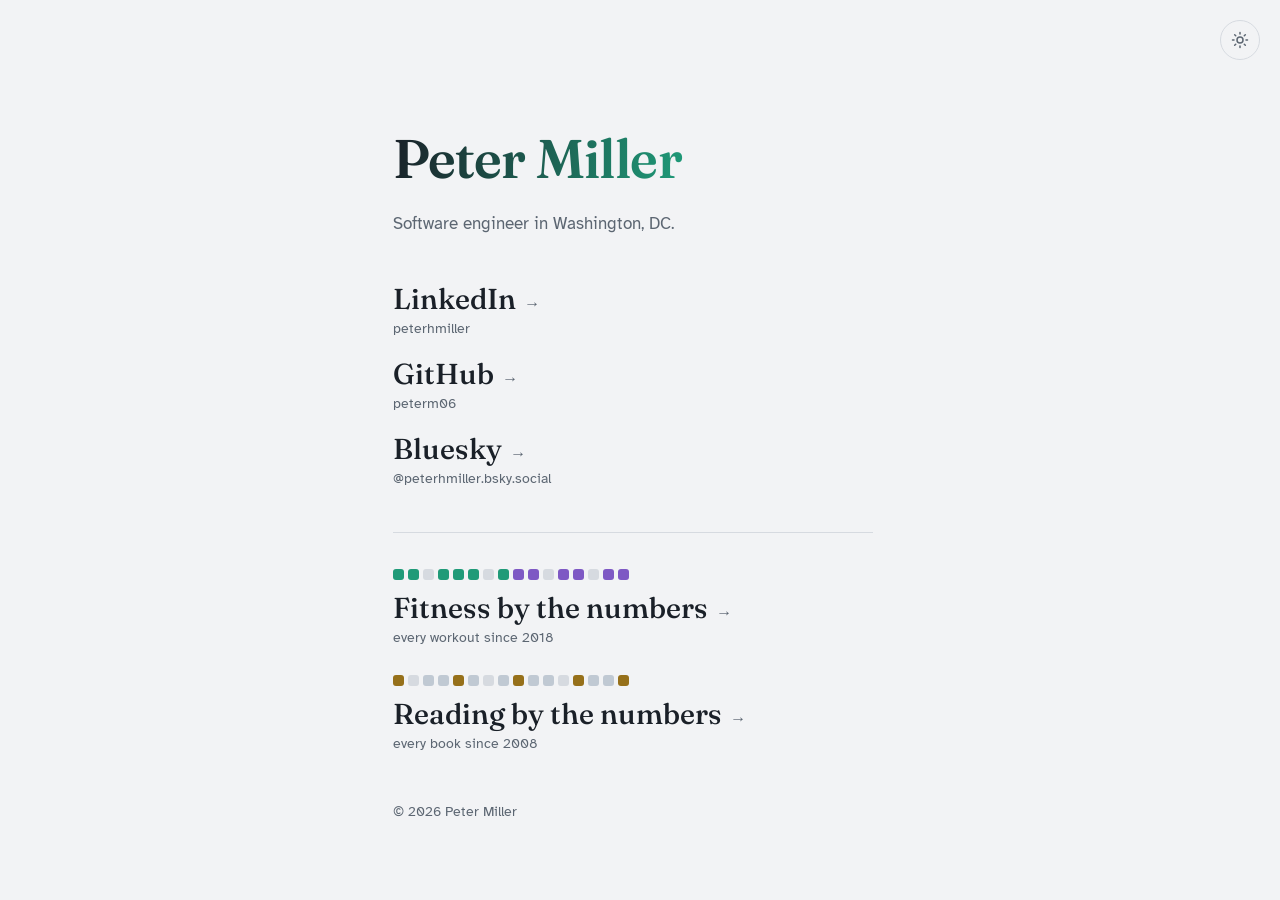
==== index.html @ cc20ea8f "Add recent CorePower classes and StoryGraph export, drop Twitter link - Append CorePower classes thr" ====
<!doctype html>
<html lang="en">
  <head>
    <meta charset="utf-8" />
    <meta name="viewport" content="width=device-width, initial-scale=1" />
    <title>Peter Miller</title>
    <meta
      name="description"
      content="Peter Miller — software engineer in Washington, DC."
    />
    <link rel="icon" href="/favicon.svg" type="image/svg+xml" />
    <link rel="icon" href="/favicon.ico" sizes="32x32" />
    <link rel="apple-touch-icon" href="/apple-touch-icon.png" />
    <link rel="preconnect" href="https://fonts.googleapis.com" />
    <link rel="preconnect" href="https://fonts.gstatic.com" crossorigin />
    <link
      href="https://fonts.googleapis.com/css2?family=Fraunces:opsz,wght@9..144,500;9..144,600&family=Atkinson+Hyperlegible:wght@400;700&display=swap"
      rel="stylesheet"
    />
    <style>
      :root {
        --ink: #0f1218; /* near-black with an indigo undertone */
        --paper: #e9ebee; /* primary text */
        --muted: #8f98a3; /* secondary text */
        --hairline: #232a34; /* dividers */
        --jade: #4cc8a3; /* plumage sheen, stop 1 */
        --sky: #5aa8e8; /* stop 2 */
        --indigo: #7b83ea; /* stop 3 */
        --violet: #a982e3; /* stop 4 */
        --sheen-edge: var(--paper); /* gradient endpoints on the name */
        --gold: #d4a24c; /* five-star metal, echoed from /reading */
        --book: #3f4d60; /* an ordinary book, echoed from /reading */
      }

      [data-theme='light'] {
        --ink: #f2f3f5; /* cool daylight paper */
        --paper: #1a2028; /* ink text */
        --muted: #5c6672;
        --hairline: #d6dae0;
        --jade: #1f9a78; /* sheen hues deepened for contrast */
        --sky: #2f7fc4;
        --indigo: #5560cf;
        --violet: #7e58c4;
        --sheen-edge: #1a2028;
        --gold: #96701a; /* deeper on paper: a pale gold would vanish */
        --book: #c0c9d3;
      }

      /* --- Cross-document view transitions ---
         Same-origin navigations cross-fade instead of hard-cutting. Requires
         http(s) (not file://) and is Chrome/Safari-only today; unsupported
         browsers just navigate instantly, so this is purely additive. */
      @view-transition {
        navigation: auto;
      }

      @media (prefers-reduced-motion: reduce) {
        @view-transition {
          navigation: none;
        }
      }

      * {
        box-sizing: border-box;
        margin: 0;
        padding: 0;
      }

      html {
        height: 100%;
        /* reserve the scrollbar gutter on every page: the landing page does not
           scroll and subpages do, so without this the centred content and the
           fixed toggle shift sideways by the scrollbar width on navigation */
        scrollbar-gutter: stable;
      }

      body {
        min-height: 100%;
        display: grid;
        justify-items: center; /* horizontal centering only */
        align-content: start; /* anchor to the top */
        background: var(--ink);
        color: var(--paper);
        font-family: 'Atkinson Hyperlegible', system-ui, sans-serif;
        font-size: 1.0625rem;
        line-height: 1.6;
        padding: clamp(4rem, 14vh, 8rem) 1.5rem 3rem;
        transition:
          background 240ms ease,
          color 240ms ease;
      }

      main {
        width: 100%;
        max-width: 30rem;
      }

      /* --- Name: iridescent sheen, the one loud thing on the page --- */
      h1 {
        font-family: 'Fraunces', serif;
        font-weight: 600;
        font-size: clamp(2.6rem, 9vw, 3.4rem);
        letter-spacing: -0.015em;
        line-height: 1.2;
        padding-bottom: 0.12em; /* room for descenders under background-clip: text */
        background: linear-gradient(
          100deg,
          var(--sheen-edge) 0%,
          var(--jade) 28%,
          var(--sky) 44%,
          var(--indigo) 60%,
          var(--violet) 76%,
          var(--sheen-edge) 100%
        );
        background-size: 220% 100%;
        background-position: 0% 0;
        -webkit-background-clip: text;
        background-clip: text;
        color: transparent;
        animation: sheen 14s ease-in-out infinite alternate;
      }

      @keyframes sheen {
        from {
          background-position: 0% 0;
        }
        to {
          background-position: 100% 0;
        }
      }

      @media (prefers-reduced-motion: reduce) {
        h1 {
          animation: none;
          background-position: 50% 0;
        }
      }

      .tagline {
        margin-top: 0.75rem;
        color: var(--muted);
      }

      /* --- Links: Fraunces marquee, handle tucked beneath each name --- */
      nav {
        margin-top: 2.75rem;
        display: grid;
        gap: 1.1rem;
      }

      nav a {
        display: block;
        text-decoration: none;
        color: var(--paper);
        transition: color 160ms ease;
      }

      nav .name {
        font-family: 'Fraunces', serif;
        font-weight: 500;
        font-size: clamp(1.45rem, 5vw, 1.8rem);
        line-height: 1.25;
        display: inline-flex;
        align-items: baseline;
        gap: 0.55rem;
      }

      nav .arrow {
        font-family: 'Atkinson Hyperlegible', sans-serif;
        font-size: 1rem;
        color: var(--muted);
        transition:
          transform 160ms ease,
          color 160ms ease;
      }

      nav .handle {
        display: block;
        color: var(--muted);
        font-size: 0.875rem;
        line-height: 1.4;
        margin-top: 0.1rem;
        transition: color 160ms ease;
      }

      nav a:hover,
      nav a:focus-visible {
        color: var(--hue);
      }

      nav a:hover .arrow,
      nav a:focus-visible .arrow {
        color: var(--hue);
        transform: translateX(4px);
      }

      nav a:hover .handle,
      nav a:focus-visible .handle {
        color: var(--hue);
      }

      @media (prefers-reduced-motion: reduce) {
        nav a:hover .arrow,
        nav a:focus-visible .arrow {
          transform: none;
        }
      }

      nav a:focus-visible {
        outline: 2px solid var(--hue);
        outline-offset: 4px;
        border-radius: 2px;
      }

      nav a:nth-child(1) {
        --hue: var(--jade);
      }
      nav a:nth-child(2) {
        --hue: var(--sky);
      }
      nav a:nth-child(3) {
        --hue: var(--indigo);
      }
      nav a:nth-child(4) {
        --hue: var(--violet);
      }

      /* --- Pages: mini-heatmap teasers, each echoing its page's palette --- */
      .pages {
        margin-top: 2.75rem;
        padding-top: 2.25rem;
        border-top: 1px solid var(--hairline);
        display: grid;
        gap: 1.75rem;
      }

      .pages a {
        display: block;
        text-decoration: none;
        color: var(--paper);
        transition: color 160ms ease;
        --hue: var(--violet);
      }

      /* the reading page's accent is its gold, not the shared ramp */
      .pages a:nth-child(2) {
        --hue: var(--gold);
      }

      .pages .squares {
        display: flex;
        gap: 4px;
        margin-bottom: 0.6rem;
      }

      .pages .sq {
        width: 11px;
        height: 11px;
        border-radius: 3px;
        background: var(--hairline);
      }

      .pages .sq.j {
        background: var(--jade);
      }

      .pages .sq.v {
        background: var(--violet);
      }

      .pages .sq.g {
        background: var(--gold);
      }

      .pages .sq.b {
        background: var(--book);
      }

      .pages .name {
        font-family: 'Fraunces', serif;
        font-weight: 500;
        font-size: clamp(1.45rem, 5vw, 1.8rem);
        line-height: 1.25;
        display: inline-flex;
        align-items: baseline;
        gap: 0.55rem;
      }

      .pages .arrow {
        font-family: 'Atkinson Hyperlegible', sans-serif;
        font-size: 1rem;
        color: var(--muted);
        transition:
          transform 160ms ease,
          color 160ms ease;
      }

      .pages .handle {
        display: block;
        color: var(--muted);
        font-size: 0.875rem;
        line-height: 1.4;
        margin-top: 0.1rem;
        transition: color 160ms ease;
      }

      .pages a:hover,
      .pages a:focus-visible {
        color: var(--hue);
      }

      .pages a:hover .arrow,
      .pages a:focus-visible .arrow {
        color: var(--hue);
        transform: translateX(4px);
      }

      .pages a:hover .handle,
      .pages a:focus-visible .handle {
        color: var(--hue);
      }

      .pages a:focus-visible {
        outline: 2px solid var(--hue);
        outline-offset: 4px;
        border-radius: 2px;
      }

      @media (prefers-reduced-motion: reduce) {
        .pages a:hover .arrow,
        .pages a:focus-visible .arrow {
          transform: none;
        }
      }

      footer {
        margin-top: 3rem;
        color: var(--muted);
        font-size: 0.875rem;
      }

      /* --- Theme toggle --- */
      #theme-toggle {
        position: fixed;
        top: 1.25rem;
        right: 1.25rem;
        width: 2.5rem;
        height: 2.5rem;
        view-transition-name: theme-toggle; /* stays put across navigations */
        display: grid;
        place-items: center;
        background: transparent;
        border: 1px solid var(--hairline);
        border-radius: 50%;
        color: var(--muted);
        cursor: pointer;
        transition:
          color 160ms ease,
          border-color 160ms ease;
      }

      #theme-toggle:hover,
      #theme-toggle:focus-visible {
        color: var(--paper);
        border-color: var(--muted);
      }

      #theme-toggle:focus-visible {
        outline: 2px solid var(--indigo);
        outline-offset: 3px;
      }

      #theme-toggle svg {
        width: 1.125rem;
        height: 1.125rem;
      }

      /* show the icon of the theme you'd switch to */
      #theme-toggle .sun {
        display: none;
      }
      #theme-toggle .moon {
        display: block;
      }
      [data-theme='light'] #theme-toggle .sun {
        display: block;
      }
      [data-theme='light'] #theme-toggle .moon {
        display: none;
      }
    </style>
    <script>
      /* Runs before first paint so the stored theme is already applied when
         the page renders — otherwise light-mode visitors see a flash of the
         default dark palette on every navigation. */
      ;(function () {
        var theme = null
        try {
          theme = localStorage.getItem('theme')
        } catch (e) {
          /* no persistence available */
        }
        if (!theme) {
          theme = window.matchMedia('(prefers-color-scheme: light)').matches
            ? 'light'
            : 'dark'
        }
        if (theme === 'light') {
          document.documentElement.setAttribute('data-theme', 'light')
        }
      })()
    </script>
  </head>
  <body>
    <button id="theme-toggle" type="button" aria-label="Switch to light mode">
      <!-- sun: shown in light mode (click to go dark) -->
      <svg
        class="sun"
        viewBox="0 0 24 24"
        fill="none"
        stroke="currentColor"
        stroke-width="2"
        stroke-linecap="round"
        aria-hidden="true"
      >
        <circle cx="12" cy="12" r="4" />
        <path
          d="M12 2v2M12 20v2M4.9 4.9l1.4 1.4M17.7 17.7l1.4 1.4M2 12h2M20 12h2M4.9 19.1l1.4-1.4M17.7 6.3l1.4-1.4"
        />
      </svg>
      <!-- moon: shown in dark mode (click to go light) -->
      <svg
        class="moon"
        viewBox="0 0 24 24"
        fill="none"
        stroke="currentColor"
        stroke-width="2"
        stroke-linecap="round"
        stroke-linejoin="round"
        aria-hidden="true"
      >
        <path d="M21 12.8A9 9 0 1 1 11.2 3a7 7 0 0 0 9.8 9.8z" />
      </svg>
    </button>

    <main>
      <h1>Peter Miller</h1>
      <p class="tagline">Software engineer in Washington,&nbsp;DC.</p>

      <nav aria-label="Profiles">
        <a href="https://www.linkedin.com/in/peterhmiller/">
          <span class="name"
            >LinkedIn<span class="arrow" aria-hidden="true">&rarr;</span></span
          >
          <span class="handle">peterhmiller</span>
        </a>
        <a href="https://github.com/peterm06">
          <span class="name"
            >GitHub<span class="arrow" aria-hidden="true">&rarr;</span></span
          >
          <span class="handle">peterm06</span>
        </a>
        <a href="https://bsky.app/profile/peterhmiller.bsky.social">
          <span class="name"
            >Bluesky<span class="arrow" aria-hidden="true">&rarr;</span></span
          >
          <span class="handle">@peterhmiller.bsky.social</span>
        </a>
      </nav>

      <section class="pages" aria-label="Pages">
        <!-- trailing slash is deliberate: /workouts would 301 to /workouts/,
             and a redirect makes the browser skip the view transition -->
        <a href="/workouts/">
          <span class="squares" aria-hidden="true">
            <span class="sq j"></span>
            <span class="sq j"></span>
            <span class="sq"></span>
            <span class="sq j"></span>
            <span class="sq j"></span>
            <span class="sq j"></span>
            <span class="sq"></span>
            <span class="sq j"></span>
            <span class="sq v"></span>
            <span class="sq v"></span>
            <span class="sq"></span>
            <span class="sq v"></span>
            <span class="sq v"></span>
            <span class="sq"></span>
            <span class="sq v"></span>
            <span class="sq v"></span>
          </span>
          <span class="name"
            >Fitness by the numbers<span class="arrow" aria-hidden="true"
              >&rarr;</span
            ></span
          >
          <span class="handle">every workout since 2018</span>
        </a>

        <a href="/reading/">
          <span class="squares" aria-hidden="true">
            <span class="sq g"></span>
            <span class="sq"></span>
            <span class="sq b"></span>
            <span class="sq b"></span>
            <span class="sq g"></span>
            <span class="sq b"></span>
            <span class="sq"></span>
            <span class="sq b"></span>
            <span class="sq g"></span>
            <span class="sq b"></span>
            <span class="sq b"></span>
            <span class="sq"></span>
            <span class="sq g"></span>
            <span class="sq b"></span>
            <span class="sq b"></span>
            <span class="sq g"></span>
          </span>
          <span class="name"
            >Reading by the numbers<span class="arrow" aria-hidden="true"
              >&rarr;</span
            ></span
          >
          <span class="handle">every book since 2008</span>
        </a>
      </section>

      <footer>&copy; 2026 Peter Miller</footer>
    </main>

    <script>
      /* The theme itself is applied by the inline script in <head>; this only
         wires up the toggle. */
      ;(function () {
        var root = document.documentElement
        var btn = document.getElementById('theme-toggle')

        function isLight() {
          return root.getAttribute('data-theme') === 'light'
        }

        function label() {
          btn.setAttribute(
            'aria-label',
            isLight() ? 'Switch to dark mode' : 'Switch to light mode'
          )
        }

        label()

        btn.addEventListener('click', function () {
          var next = isLight() ? 'dark' : 'light'
          if (next === 'light') {
            root.setAttribute('data-theme', 'light')
          } else {
            root.removeAttribute('data-theme')
          }
          try {
            localStorage.setItem('theme', next)
          } catch (e) {
            /* no persistence available */
          }
          label()
        })
      })()
    </script>
  </body>
</html>
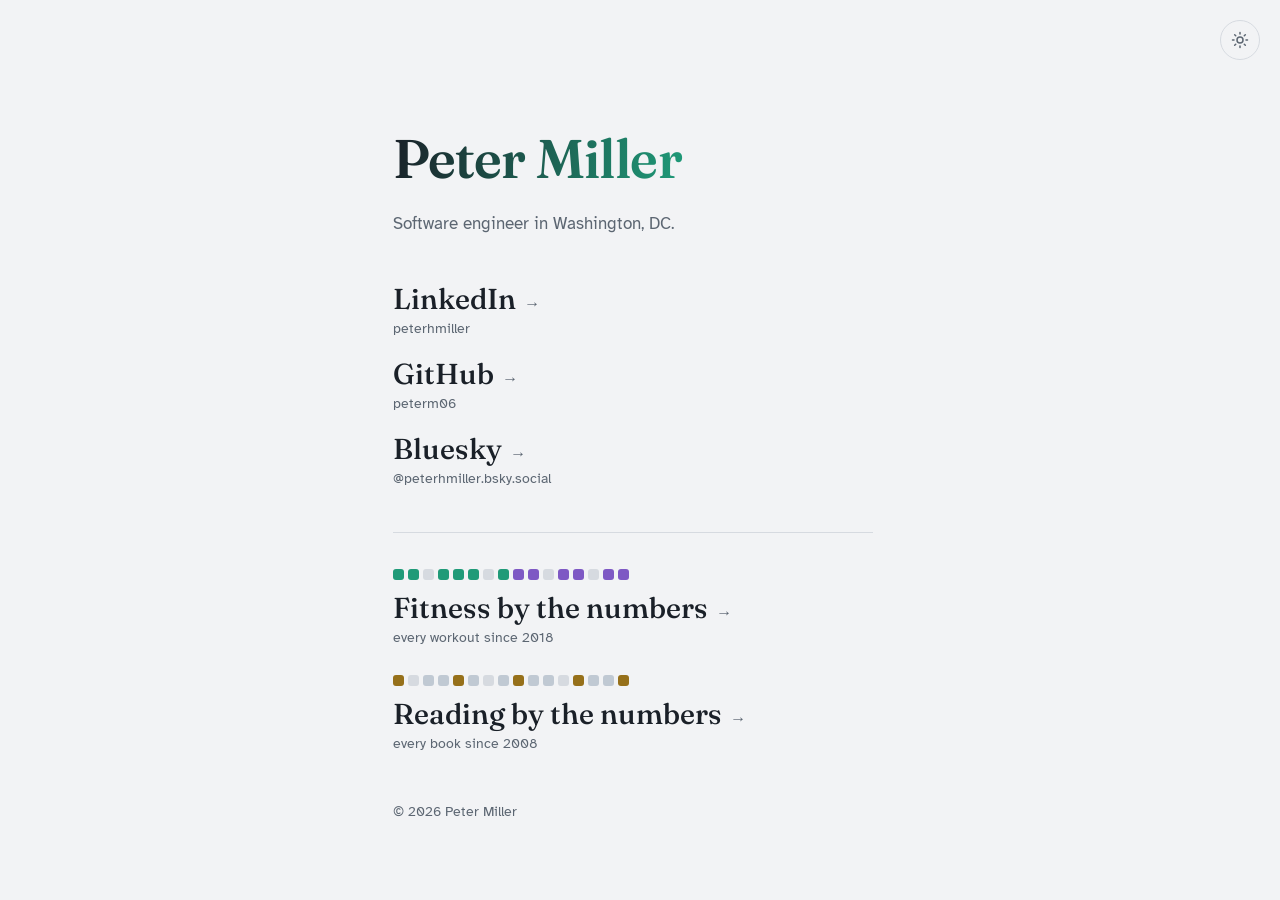
==== commit 4410d3fc: "Point link previews at www.peterhmiller.com Co-Authored-By: Claude Opus 5.5 (1M context) <noreply@an" ====
--- a/index.html
+++ b/index.html
@@ -8,6 +8,22 @@
       name="description"
       content="Peter Miller — software engineer in Washington, DC."
     />
+    <meta property="og:type" content="website" />
+    <meta property="og:site_name" content="Peter Miller" />
+    <meta property="og:title" content="Peter Miller" />
+    <meta
+      property="og:description"
+      content="Peter Miller — software engineer in Washington, DC."
+    />
+    <meta property="og:url" content="https://www.peterhmiller.com/" />
+    <meta property="og:image" content="https://www.peterhmiller.com/og.png" />
+    <meta property="og:image:width" content="1200" />
+    <meta property="og:image:height" content="630" />
+    <meta
+      property="og:image:alt"
+      content="Peter Miller, software engineer in Washington, DC."
+    />
+    <meta name="twitter:card" content="summary_large_image" />
     <link rel="icon" href="/favicon.svg" type="image/svg+xml" />
     <link rel="icon" href="/favicon.ico" sizes="32x32" />
     <link rel="apple-touch-icon" href="/apple-touch-icon.png" />
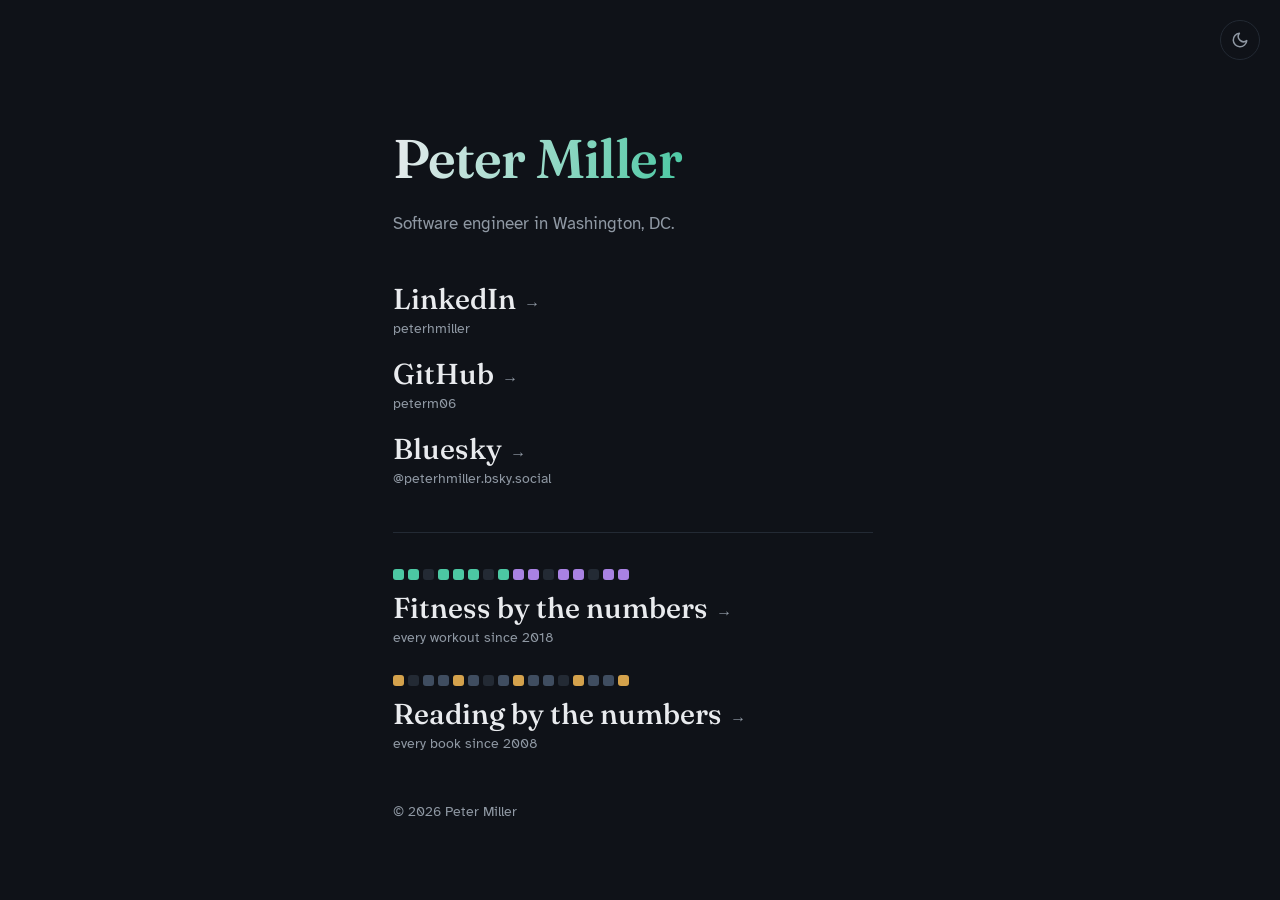
==== commit f4a8201c: "Default every page to dark, regardless of the OS colour scheme Visitors whose device was set to ligh" ====
--- a/index.html
+++ b/index.html
@@ -407,19 +407,16 @@
     </style>
     <script>
       /* Runs before first paint so the stored theme is already applied when
-         the page renders — otherwise light-mode visitors see a flash of the
+         the page renders — otherwise visitors who chose light see a flash of the
          default dark palette on every navigation. */
       ;(function () {
+        /* dark unless the visitor chose light with the toggle; the OS
+           colour scheme is deliberately not consulted */
         var theme = null
         try {
           theme = localStorage.getItem('theme')
         } catch (e) {
           /* no persistence available */
-        }
-        if (!theme) {
-          theme = window.matchMedia('(prefers-color-scheme: light)').matches
-            ? 'light'
-            : 'dark'
         }
         if (theme === 'light') {
           document.documentElement.setAttribute('data-theme', 'light')
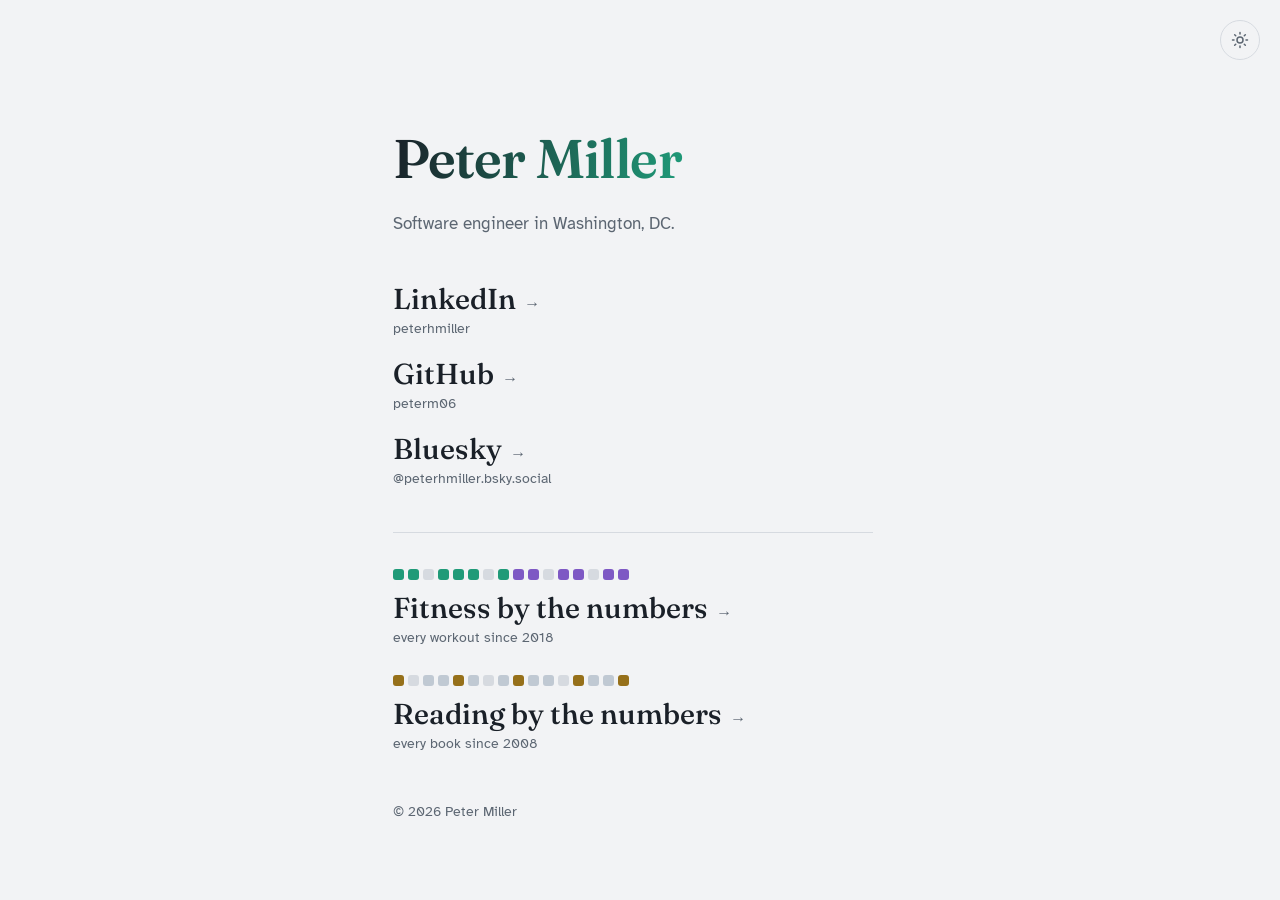
==== commit 792bb1ae: "Revert "Default every page to dark, regardless of the OS colour scheme" Not wanted: visitors should " ====
--- a/index.html
+++ b/index.html
@@ -407,16 +407,19 @@
     </style>
     <script>
       /* Runs before first paint so the stored theme is already applied when
-         the page renders — otherwise visitors who chose light see a flash of the
+         the page renders — otherwise light-mode visitors see a flash of the
          default dark palette on every navigation. */
       ;(function () {
-        /* dark unless the visitor chose light with the toggle; the OS
-           colour scheme is deliberately not consulted */
         var theme = null
         try {
           theme = localStorage.getItem('theme')
         } catch (e) {
           /* no persistence available */
+        }
+        if (!theme) {
+          theme = window.matchMedia('(prefers-color-scheme: light)').matches
+            ? 'light'
+            : 'dark'
         }
         if (theme === 'light') {
           document.documentElement.setAttribute('data-theme', 'light')
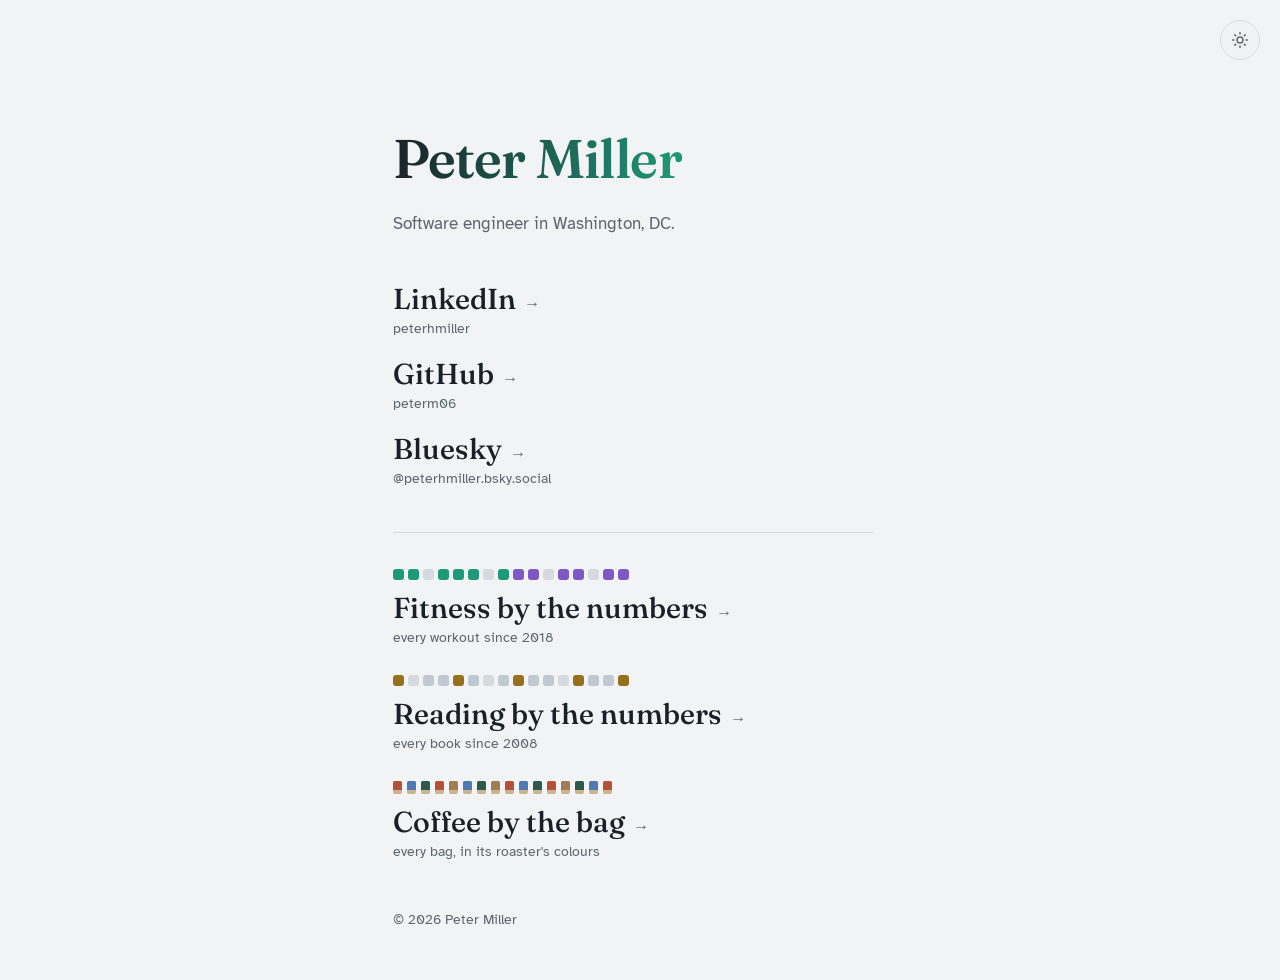
==== commit 2920d8aa: "Add /coffee/: a shelf of coffee bags in their roasters' colours New generated page built from data/c" ====
--- a/index.html
+++ b/index.html
@@ -46,6 +46,13 @@
         --sheen-edge: var(--paper); /* gradient endpoints on the name */
         --gold: #d4a24c; /* five-star metal, echoed from /reading */
         --book: #3f4d60; /* an ordinary book, echoed from /reading */
+        /* teaser bags for /coffee: roaster-like colours, which (like the bags
+           on that page) stay put across themes; only the label band shifts */
+        --bag-1: #b5503a;
+        --bag-2: #4f79b5;
+        --bag-3: #2d5a4b;
+        --bag-4: #a07d55;
+        --bag-label: #efe3cf;
       }
 
       [data-theme='light'] {
@@ -60,6 +67,7 @@
         --sheen-edge: #1a2028;
         --gold: #96701a; /* deeper on paper: a pale gold would vanish */
         --book: #c0c9d3;
+        --bag-label: #cbb48c; /* a cream band would vanish on paper */
       }
 
       /* --- Cross-document view transitions ---
@@ -263,6 +271,11 @@
         --hue: var(--gold);
       }
 
+      /* the coffee page's accent is a roaster's terracotta */
+      .pages a:nth-child(3) {
+        --hue: var(--bag-1);
+      }
+
       .pages .squares {
         display: flex;
         gap: 4px;
@@ -291,6 +304,23 @@
       .pages .sq.b {
         background: var(--book);
       }
+
+      /* coffee teaser: small bags instead of squares, each with a label band */
+      .pages .squares.bags {
+        gap: 5px;
+      }
+
+      .pages .bg {
+        width: 9px;
+        height: 13px;
+        border-radius: 1.5px 1.5px 2px 2px;
+        background: linear-gradient(var(--c) 68%, var(--bag-label) 68%);
+      }
+
+      .pages .bg.a { --c: var(--bag-1); }
+      .pages .bg.b { --c: var(--bag-2); }
+      .pages .bg.c { --c: var(--bag-3); }
+      .pages .bg.d { --c: var(--bag-4); }
 
       .pages .name {
         font-family: 'Fraunces', serif;
@@ -540,6 +570,33 @@
           >
           <span class="handle">every book since 2008</span>
         </a>
+
+        <a href="/coffee/">
+          <span class="squares bags" aria-hidden="true">
+            <span class="bg a"></span>
+            <span class="bg b"></span>
+            <span class="bg c"></span>
+            <span class="bg a"></span>
+            <span class="bg d"></span>
+            <span class="bg b"></span>
+            <span class="bg c"></span>
+            <span class="bg d"></span>
+            <span class="bg a"></span>
+            <span class="bg b"></span>
+            <span class="bg c"></span>
+            <span class="bg a"></span>
+            <span class="bg d"></span>
+            <span class="bg c"></span>
+            <span class="bg b"></span>
+            <span class="bg a"></span>
+          </span>
+          <span class="name"
+            >Coffee by the bag<span class="arrow" aria-hidden="true"
+              >&rarr;</span
+            ></span
+          >
+          <span class="handle">every bag, in its roaster's colours</span>
+        </a>
       </section>
 
       <footer>&copy; 2026 Peter Miller</footer>
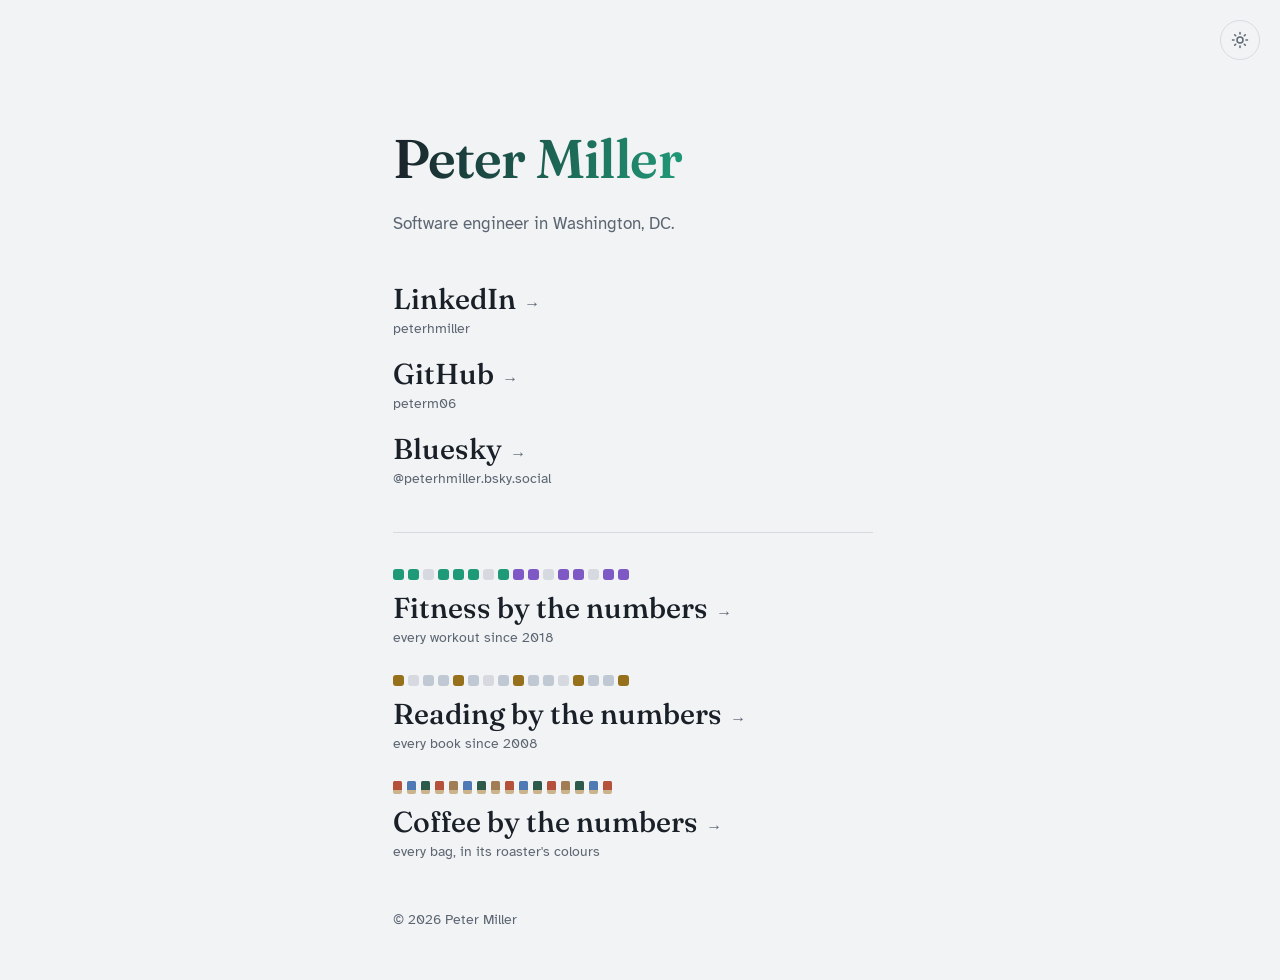
==== commit bcde7113: "Coffee: fold-line stickers (heart, frowny face, decaf D); drop the decaf filter Stickers straddle th" ====
--- a/index.html
+++ b/index.html
@@ -591,7 +591,7 @@
             <span class="bg a"></span>
           </span>
           <span class="name"
-            >Coffee by the bag<span class="arrow" aria-hidden="true"
+            >Coffee by the numbers<span class="arrow" aria-hidden="true"
               >&rarr;</span
             ></span
           >
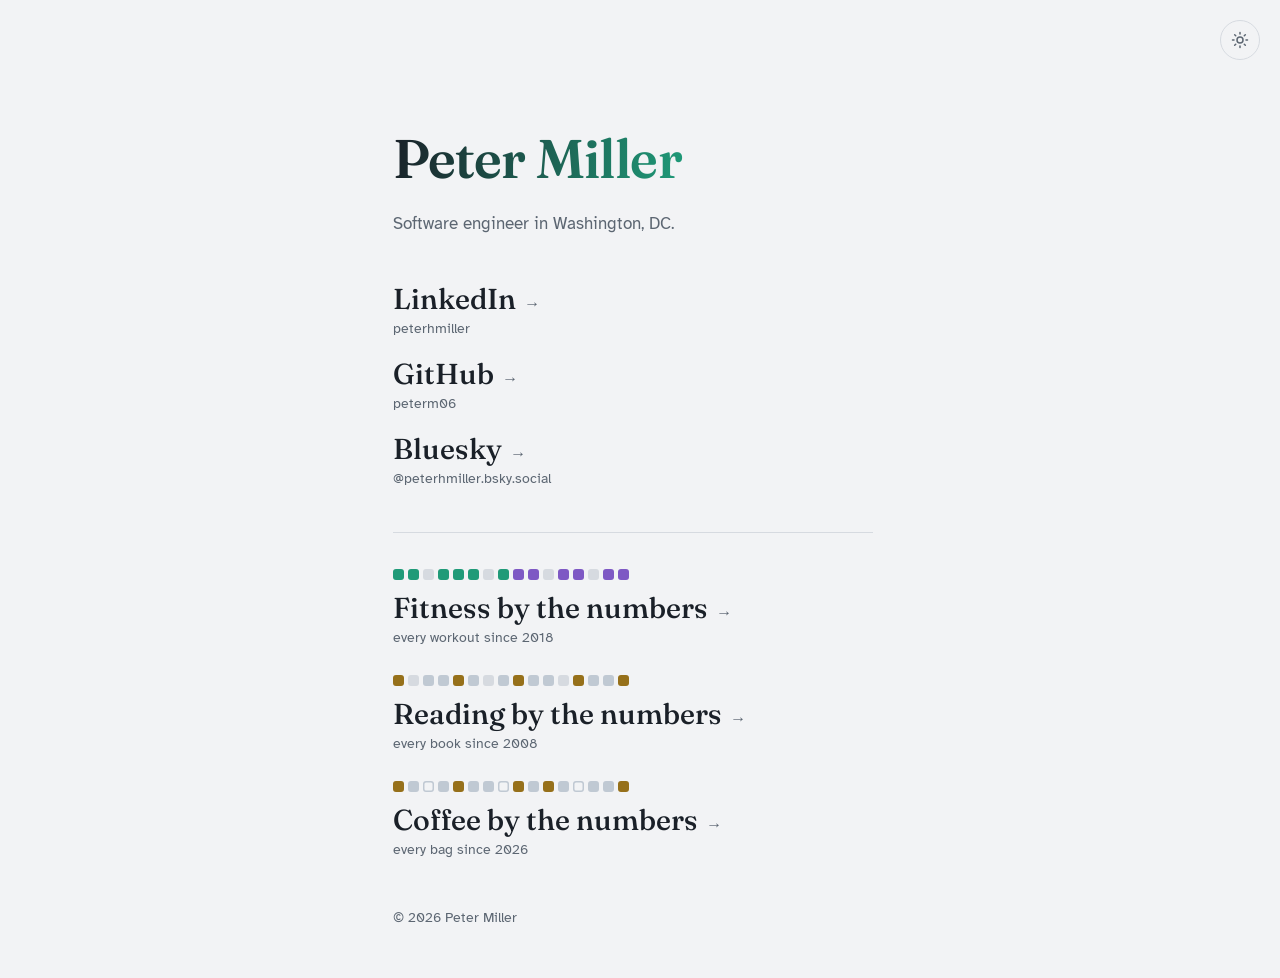
==== commit a1193219: "Coffee: rebuild as a /reading-style mosaic and add the first 23 bags Squares instead of bags: loved " ====
--- a/index.html
+++ b/index.html
@@ -46,13 +46,7 @@
         --sheen-edge: var(--paper); /* gradient endpoints on the name */
         --gold: #d4a24c; /* five-star metal, echoed from /reading */
         --book: #3f4d60; /* an ordinary book, echoed from /reading */
-        /* teaser bags for /coffee: roaster-like colours, which (like the bags
-           on that page) stay put across themes; only the label band shifts */
-        --bag-1: #b5503a;
-        --bag-2: #4f79b5;
-        --bag-3: #2d5a4b;
-        --bag-4: #a07d55;
-        --bag-label: #efe3cf;
+        --roast: #c26a4a; /* the coffee link's hover accent */
       }
 
       [data-theme='light'] {
@@ -67,7 +61,7 @@
         --sheen-edge: #1a2028;
         --gold: #96701a; /* deeper on paper: a pale gold would vanish */
         --book: #c0c9d3;
-        --bag-label: #cbb48c; /* a cream band would vanish on paper */
+        --roast: #a14a2b;
       }
 
       /* --- Cross-document view transitions ---
@@ -271,9 +265,9 @@
         --hue: var(--gold);
       }
 
-      /* the coffee page's accent is a roaster's terracotta */
+      /* the coffee page shares /reading's gold, so its accent is a roast */
       .pages a:nth-child(3) {
-        --hue: var(--bag-1);
+        --hue: var(--roast);
       }
 
       .pages .squares {
@@ -305,22 +299,11 @@
         background: var(--book);
       }
 
-      /* coffee teaser: small bags instead of squares, each with a label band */
-      .pages .squares.bags {
-        gap: 5px;
-      }
-
-      .pages .bg {
-        width: 9px;
-        height: 13px;
-        border-radius: 1.5px 1.5px 2px 2px;
-        background: linear-gradient(var(--c) 68%, var(--bag-label) 68%);
-      }
-
-      .pages .bg.a { --c: var(--bag-1); }
-      .pages .bg.b { --c: var(--bag-2); }
-      .pages .bg.c { --c: var(--bag-3); }
-      .pages .bg.d { --c: var(--bag-4); }
+      /* a coffee that missed: a hollow outline, as on /coffee */
+      .pages .sq.h {
+        background: transparent;
+        box-shadow: inset 0 0 0 1.5px var(--book);
+      }
 
       .pages .name {
         font-family: 'Fraunces', serif;
@@ -572,30 +555,30 @@
         </a>
 
         <a href="/coffee/">
-          <span class="squares bags" aria-hidden="true">
-            <span class="bg a"></span>
-            <span class="bg b"></span>
-            <span class="bg c"></span>
-            <span class="bg a"></span>
-            <span class="bg d"></span>
-            <span class="bg b"></span>
-            <span class="bg c"></span>
-            <span class="bg d"></span>
-            <span class="bg a"></span>
-            <span class="bg b"></span>
-            <span class="bg c"></span>
-            <span class="bg a"></span>
-            <span class="bg d"></span>
-            <span class="bg c"></span>
-            <span class="bg b"></span>
-            <span class="bg a"></span>
+          <span class="squares" aria-hidden="true">
+            <span class="sq g"></span>
+            <span class="sq b"></span>
+            <span class="sq h"></span>
+            <span class="sq b"></span>
+            <span class="sq g"></span>
+            <span class="sq b"></span>
+            <span class="sq b"></span>
+            <span class="sq h"></span>
+            <span class="sq g"></span>
+            <span class="sq b"></span>
+            <span class="sq g"></span>
+            <span class="sq b"></span>
+            <span class="sq h"></span>
+            <span class="sq b"></span>
+            <span class="sq b"></span>
+            <span class="sq g"></span>
           </span>
           <span class="name"
             >Coffee by the numbers<span class="arrow" aria-hidden="true"
               >&rarr;</span
             ></span
           >
-          <span class="handle">every bag, in its roaster's colours</span>
+          <span class="handle">every bag since 2026</span>
         </a>
       </section>
 
